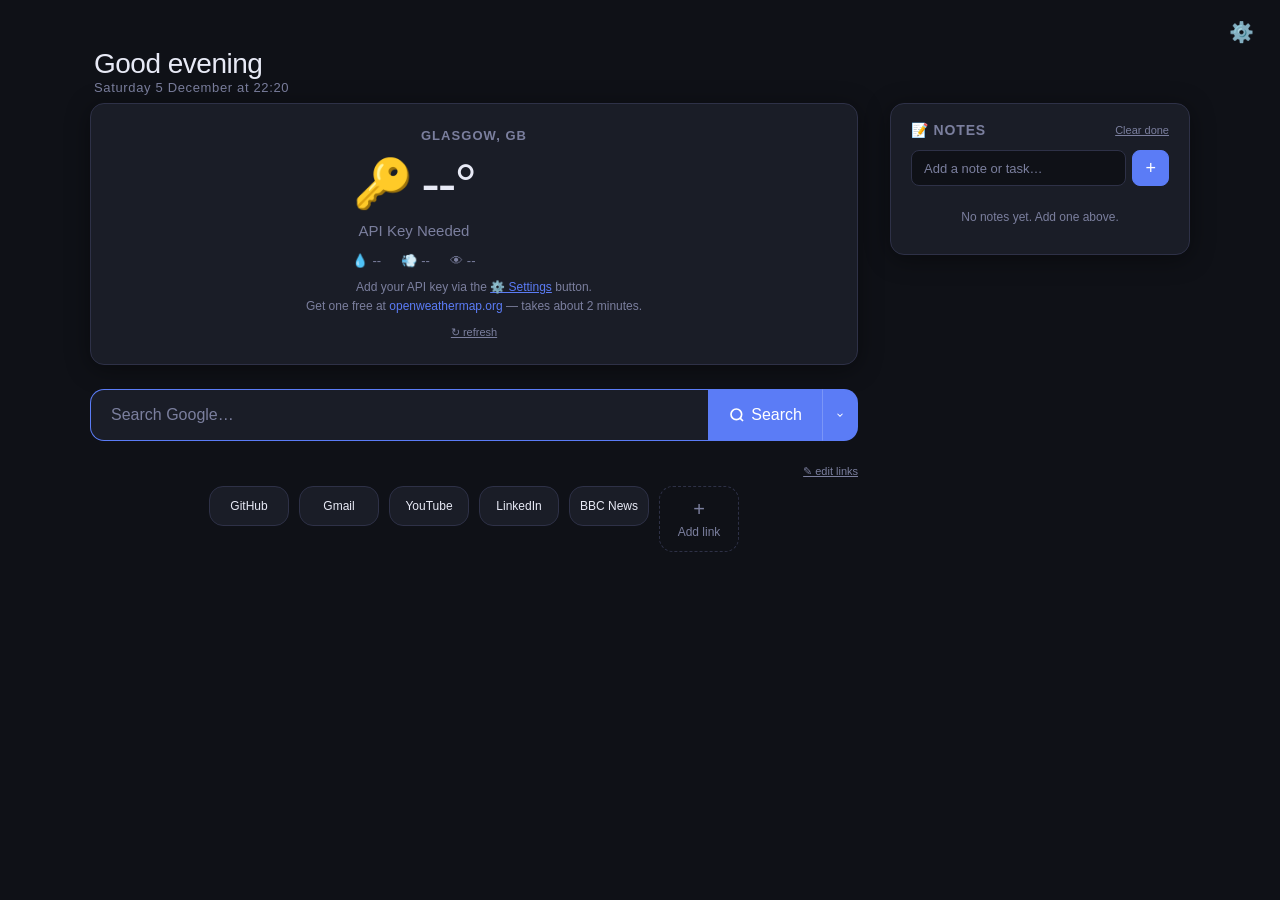
==== index.html @ 348ceda2 "Fix wallpaper theme URL encoding and add onerror fallback - Remove encodeURIComponent from keyword l" ====
<!DOCTYPE html>
<html lang="en">
<head>
  <meta charset="UTF-8" />
  <meta name="viewport" content="width=device-width, initial-scale=1.0" />
  <title>Home</title>
  <style>
    :root {
      --bg: #0f1117;
      --surface: #1a1d27;
      --border: #2e3147;
      --text: #e8eaf6;
      --muted: #7b7f9e;
      --accent: #5b7cf6;
      --accent-hover: #7b96ff;
      --radius: 14px;
      --shadow: 0 4px 24px rgba(0,0,0,0.4);
    }

    * { box-sizing: border-box; margin: 0; padding: 0; }

    body {
      background: var(--bg);
      color: var(--text);
      font-family: -apple-system, BlinkMacSystemFont, 'Segoe UI', sans-serif;
      min-height: 100vh;
      display: flex;
      flex-direction: column;
      align-items: center;
      justify-content: flex-start;
      padding: 48px 24px 24px;
    }

    /* ── Two-column page layout ── */
    #clock {
      font-size: 13px;
      color: var(--muted);
      letter-spacing: 0.05em;
      width: 100%;
      max-width: 1100px;
      text-align: left;
      padding-left: 4px;
      margin-bottom: 8px;
    }

    #greeting {
      font-size: 28px;
      font-weight: 300;
      color: var(--text);
      width: 100%;
      max-width: 1100px;
      text-align: left;
      padding-left: 4px;
      letter-spacing: -0.5px;
    }

    #page-layout {
      display: flex;
      gap: 32px;
      align-items: flex-start;
      width: 100%;
      max-width: 1100px;
    }

    #col-main {
      flex: 1;
      display: flex;
      flex-direction: column;
      align-items: stretch;
      gap: 24px;
      min-width: 0;
    }

    #col-side {
      width: 300px;
      flex-shrink: 0;
    }

    @media (max-width: 800px) {
      #page-layout { flex-direction: column; align-items: stretch; }
      #col-side { width: 100%; }
      #clock { text-align: center; }
    }

    /* ── Weather Card ── */
    #weather-card {
      background: var(--surface);
      border: 1px solid var(--border);
      border-radius: var(--radius);
      box-shadow: var(--shadow);
      padding: 24px 32px;
      width: 100%;
      text-align: center;
      transition: opacity 0.3s;
    }

    #weather-card.loading { opacity: 0.5; }

    #weather-location {
      font-size: 13px;
      font-weight: 600;
      letter-spacing: 0.08em;
      text-transform: uppercase;
      color: var(--muted);
      margin-bottom: 8px;
    }

    #weather-main {
      display: flex;
      align-items: center;
      justify-content: center;
      gap: 8px;
    }

    #weather-icon { font-size: 48px; line-height: 1; }

    #weather-temp {
      font-size: 56px;
      font-weight: 300;
      letter-spacing: -2px;
    }

    #weather-desc {
      font-size: 15px;
      color: var(--muted);
      margin-top: 6px;
      text-transform: capitalize;
    }

    #weather-details {
      display: flex;
      justify-content: center;
      gap: 20px;
      margin-top: 14px;
      font-size: 13px;
      color: var(--muted);
    }

    #weather-details span { display: flex; align-items: center; gap: 4px; }

    #weather-error {
      font-size: 13px;
      color: #ef5350;
      margin-top: 8px;
    }

    #api-key-hint {
      font-size: 12px;
      color: var(--muted);
      margin-top: 10px;
      line-height: 1.6;
    }

    #api-key-hint a { color: var(--accent); text-decoration: none; }
    #api-key-hint a:hover { text-decoration: underline; }

    /* ── Weather Forecast Strip ── */
    #weather-body {
      display: flex;
      align-items: center;
      gap: 0;
    }

    #weather-current {
      flex: 1;
      text-align: center;
    }

    #weather-forecast {
      display: flex;
      flex-direction: column;
      justify-content: center;
      gap: 8px;
      padding-left: 20px;
      margin-left: 20px;
      border-left: 1px solid var(--border);
      min-width: 100px;
    }

    .forecast-day {
      display: flex;
      align-items: center;
      gap: 8px;
    }

    .forecast-day-name {
      font-size: 11px;
      font-weight: 600;
      letter-spacing: 0.06em;
      text-transform: uppercase;
      color: var(--muted);
      width: 28px;
    }

    .forecast-icon { font-size: 20px; line-height: 1; }

    .forecast-temps {
      font-size: 13px;
      display: flex;
      gap: 5px;
      margin-left: auto;
    }

    .forecast-high { font-weight: 600; }
    .forecast-low  { color: var(--muted); }

    /* ── Search Box ── */
    #search-form {
      width: 100%;
      display: flex;
      gap: 0;
    }

    #search-input {
      flex: 1;
      padding: 16px 20px;
      font-size: 16px;
      background: var(--surface);
      border: 1px solid var(--border);
      border-right: none;
      border-radius: var(--radius) 0 0 var(--radius);
      color: var(--text);
      outline: none;
      transition: border-color 0.2s;
    }

    #search-input::placeholder { color: var(--muted); }

    #search-input:focus {
      border-color: var(--accent);
    }

    .engine-selector {
      position: relative;
      flex-shrink: 0;
      display: flex;
    }

    #search-btn {
      padding: 16px 20px;
      background: var(--accent);
      border: 1px solid var(--accent);
      border-right: none;
      border-radius: 0;
      color: #fff;
      font-size: 16px;
      cursor: pointer;
      transition: background 0.2s;
      display: flex;
      align-items: center;
      gap: 6px;
    }

    #search-btn:hover { background: var(--accent-hover); border-color: var(--accent-hover); }

    #engine-btn {
      padding: 16px 12px;
      background: var(--accent);
      border: 1px solid var(--accent);
      border-left: 1px solid rgba(255,255,255,0.2);
      border-radius: 0 var(--radius) var(--radius) 0;
      color: #fff;
      font-size: 13px;
      cursor: pointer;
      display: flex;
      align-items: center;
      transition: background 0.2s;
    }

    #engine-btn:hover { background: var(--accent-hover); }

    .engine-dropdown {
      position: absolute;
      top: calc(100% + 4px);
      right: 0;
      background: var(--surface);
      border: 1px solid var(--border);
      border-radius: var(--radius);
      overflow: hidden;
      z-index: 100;
      min-width: 150px;
      box-shadow: 0 4px 16px rgba(0,0,0,0.4);
    }

    .engine-dropdown button {
      display: block;
      width: 100%;
      padding: 10px 16px;
      background: none;
      border: none;
      color: var(--text);
      font-size: 14px;
      text-align: left;
      cursor: pointer;
    }

    .engine-dropdown button:hover { background: var(--border); }
    .engine-dropdown button.active { color: var(--accent); }
    .engine-dropdown.hidden { display: none; }

    /* ── Refresh button ── */
    #refresh-btn {
      background: none;
      border: none;
      color: var(--muted);
      font-size: 11px;
      cursor: pointer;
      margin-top: 10px;
      text-decoration: underline;
    }
    #refresh-btn:hover { color: var(--text); }

    /* ── Quick Links ── */
    #links-section {
      width: 100%;
    }

    #links-grid {
      display: flex;
      flex-wrap: wrap;
      gap: 10px;
      justify-content: center;
    }

    .link-item {
      position: relative;
    }

    .link-item a {
      display: flex;
      flex-direction: column;
      align-items: center;
      gap: 6px;
      padding: 12px 16px;
      background: var(--surface);
      border: 1px solid var(--border);
      border-radius: var(--radius);
      text-decoration: none;
      color: var(--text);
      font-size: 12px;
      width: 80px;
      transition: border-color 0.2s, background 0.2s;
      overflow: hidden;
    }

    .link-item a:hover {
      border-color: var(--accent);
      background: #21253a;
    }

    .link-item a img {
      width: 24px;
      height: 24px;
      border-radius: 4px;
    }

    .link-item a span {
      white-space: nowrap;
      overflow: hidden;
      text-overflow: ellipsis;
      max-width: 70px;
      text-align: center;
    }

    /* remove button — only visible in edit mode */
    .link-remove {
      display: none;
      position: absolute;
      top: -6px;
      right: -6px;
      width: 18px;
      height: 18px;
      background: #ef5350;
      border: none;
      border-radius: 50%;
      color: #fff;
      font-size: 11px;
      line-height: 1;
      cursor: pointer;
      align-items: center;
      justify-content: center;
      padding: 0;
      z-index: 10;
    }

    body.edit-mode .link-remove { display: flex; }
    body.edit-mode .link-item a { border-color: #ef535044; animation: wobble 0.4s infinite alternate; }

    @keyframes wobble {
      from { transform: rotate(-0.8deg); }
      to   { transform: rotate(0.8deg); }
    }

    .link-item[draggable="true"] { cursor: grab; }
    .link-item[draggable="true"]:active { cursor: grabbing; }
    .link-item.dragging { opacity: 0.35; }
    .link-item.drag-over > a { border-color: var(--accent); box-shadow: 0 0 0 2px var(--accent); }

    /* add button */
    #add-link-btn {
      display: flex;
      flex-direction: column;
      align-items: center;
      gap: 6px;
      padding: 12px 16px;
      background: transparent;
      border: 1px dashed var(--border);
      border-radius: var(--radius);
      color: var(--muted);
      font-size: 12px;
      width: 80px;
      cursor: pointer;
      transition: border-color 0.2s, color 0.2s;
    }
    #add-link-btn:hover { border-color: var(--accent); color: var(--accent); }
    #add-link-btn .plus { font-size: 20px; line-height: 1; }

    /* links toolbar */
    #links-toolbar {
      display: flex;
      justify-content: flex-end;
      margin-bottom: 8px;
    }

    #edit-links-btn {
      background: none;
      border: none;
      font-size: 11px;
      color: var(--muted);
      cursor: pointer;
      text-decoration: underline;
    }
    #edit-links-btn:hover { color: var(--text); }

    /* ── Add Link Modal ── */
    #modal-overlay {
      display: none;
      position: fixed;
      inset: 0;
      background: rgba(0,0,0,0.6);
      z-index: 100;
      align-items: center;
      justify-content: center;
    }
    #modal-overlay.open { display: flex; }

    #modal {
      background: var(--surface);
      border: 1px solid var(--border);
      border-radius: var(--radius);
      box-shadow: var(--shadow);
      padding: 28px 32px;
      width: 340px;
      display: flex;
      flex-direction: column;
      gap: 14px;
    }

    #modal h3 { font-size: 15px; font-weight: 600; }

    .modal-field {
      display: flex;
      flex-direction: column;
      gap: 4px;
    }

    .modal-field label { font-size: 12px; color: var(--muted); }

    .modal-field input {
      padding: 10px 12px;
      background: var(--bg);
      border: 1px solid var(--border);
      border-radius: 8px;
      color: var(--text);
      font-size: 14px;
      outline: none;
      transition: border-color 0.2s;
    }
    .modal-field input:focus { border-color: var(--accent); }

    #modal-actions {
      display: flex;
      gap: 8px;
      justify-content: flex-end;
      margin-top: 4px;
    }

    .btn-cancel {
      padding: 8px 16px;
      background: none;
      border: 1px solid var(--border);
      border-radius: 8px;
      color: var(--muted);
      cursor: pointer;
      font-size: 13px;
    }
    .btn-cancel:hover { border-color: var(--text); color: var(--text); }

    .btn-save {
      padding: 8px 16px;
      background: var(--accent);
      border: 1px solid var(--accent);
      border-radius: 8px;
      color: #fff;
      cursor: pointer;
      font-size: 13px;
    }
    .btn-save:hover { background: var(--accent-hover); }

    /* ── Sticky Notes / Todo ── */
    #notes-card {
      background: var(--surface);
      border: 1px solid var(--border);
      border-radius: var(--radius);
      box-shadow: var(--shadow);
      padding: 18px 20px;
      display: flex;
      flex-direction: column;
      gap: 12px;
    }

    #notes-header {
      display: flex;
      align-items: center;
      justify-content: space-between;
    }

    #notes-header h2 {
      font-size: 14px;
      font-weight: 600;
      color: var(--muted);
      letter-spacing: 0.06em;
      text-transform: uppercase;
    }

    #notes-clear-done {
      background: none;
      border: none;
      font-size: 11px;
      color: var(--muted);
      cursor: pointer;
      text-decoration: underline;
    }
    #notes-clear-done:hover { color: #ef5350; }

    #notes-add-row {
      display: flex;
      gap: 6px;
    }

    #notes-input {
      flex: 1;
      padding: 8px 12px;
      background: var(--bg);
      border: 1px solid var(--border);
      border-radius: 8px;
      color: var(--text);
      font-size: 13px;
      outline: none;
      transition: border-color 0.2s;
    }
    #notes-input::placeholder { color: var(--muted); }
    #notes-input:focus { border-color: var(--accent); }

    #notes-add-btn {
      padding: 8px 12px;
      background: var(--accent);
      border: 1px solid var(--accent);
      border-radius: 8px;
      color: #fff;
      font-size: 18px;
      line-height: 1;
      cursor: pointer;
      transition: background 0.2s;
    }
    #notes-add-btn:hover { background: var(--accent-hover); }

    #notes-list {
      display: flex;
      flex-direction: column;
      gap: 6px;
      max-height: 420px;
      overflow-y: auto;
    }

    #notes-list::-webkit-scrollbar { width: 4px; }
    #notes-list::-webkit-scrollbar-track { background: transparent; }
    #notes-list::-webkit-scrollbar-thumb { background: var(--border); border-radius: 2px; }

    .note-item {
      display: flex;
      align-items: flex-start;
      gap: 8px;
      padding: 8px 10px;
      background: var(--bg);
      border: 1px solid var(--border);
      border-radius: 8px;
      transition: opacity 0.2s;
    }

    .note-item.done { opacity: 0.45; }

    .note-check {
      appearance: none;
      -webkit-appearance: none;
      width: 16px;
      height: 16px;
      border: 2px solid var(--border);
      border-radius: 50%;
      cursor: pointer;
      flex-shrink: 0;
      margin-top: 1px;
      transition: background 0.15s, border-color 0.15s;
      position: relative;
    }
    .note-check:checked {
      background: var(--accent);
      border-color: var(--accent);
    }
    .note-check:checked::after {
      content: "✓";
      position: absolute;
      color: #fff;
      font-size: 10px;
      top: -1px;
      left: 1px;
    }

    .note-text {
      flex: 1;
      font-size: 13px;
      line-height: 1.5;
      word-break: break-word;
    }
    .note-item.done .note-text { text-decoration: line-through; color: var(--muted); }

    .note-delete {
      background: none;
      border: none;
      color: var(--muted);
      font-size: 14px;
      cursor: pointer;
      padding: 0 2px;
      flex-shrink: 0;
      opacity: 0;
      transition: opacity 0.15s, color 0.15s;
    }
    .note-item:hover .note-delete { opacity: 1; }
    .note-delete:hover { color: #ef5350; }

    #notes-empty {
      font-size: 12px;
      color: var(--muted);
      text-align: center;
      padding: 12px 0;
    }

    /* ── Settings Button ── */
    #settings-btn {
      position: fixed;
      top: 16px;
      right: 20px;
      background: none;
      border: none;
      color: var(--muted);
      font-size: 20px;
      cursor: pointer;
      padding: 6px;
      border-radius: 8px;
      transition: color 0.2s, background 0.2s;
      z-index: 50;
      line-height: 1;
    }
    #settings-btn:hover { color: var(--text); background: var(--surface); }

    /* ── Settings Modal ── */
    #settings-overlay {
      display: none;
      position: fixed;
      inset: 0;
      background: rgba(0,0,0,0.6);
      z-index: 200;
      align-items: center;
      justify-content: center;
    }
    #settings-overlay.open { display: flex; }

    #settings-modal {
      background: var(--surface);
      border: 1px solid var(--border);
      border-radius: var(--radius);
      box-shadow: var(--shadow);
      padding: 28px 32px;
      width: 380px;
      display: flex;
      flex-direction: column;
      gap: 16px;
    }

    #settings-modal h3 {
      font-size: 15px;
      font-weight: 600;
      display: flex;
      align-items: center;
      gap: 8px;
    }

    .settings-section {
      display: flex;
      flex-direction: column;
      gap: 10px;
    }

    .settings-section-title {
      font-size: 11px;
      font-weight: 600;
      letter-spacing: 0.08em;
      text-transform: uppercase;
      color: var(--muted);
      padding-bottom: 4px;
      border-bottom: 1px solid var(--border);
    }

    .settings-field {
      display: flex;
      flex-direction: column;
      gap: 4px;
    }

    .settings-field label { font-size: 12px; color: var(--muted); }

    .settings-field input {
      padding: 10px 12px;
      background: var(--bg);
      border: 1px solid var(--border);
      border-radius: 8px;
      color: var(--text);
      font-size: 14px;
      outline: none;
      transition: border-color 0.2s;
    }
    .settings-field input:focus { border-color: var(--accent); }

    .settings-field input[type="password"] { letter-spacing: 0.1em; }

    .settings-row {
      display: flex;
      gap: 10px;
      min-width: 0;
    }
    .settings-row .settings-field { flex: 1; min-width: 0; }
    .settings-row .settings-field--narrow { flex: 0 0 80px; }

    #settings-actions {
      display: flex;
      gap: 8px;
      justify-content: flex-end;
      margin-top: 4px;
    }

    .settings-data-actions {
      display: flex;
      gap: 8px;
      flex-wrap: wrap;
    }

    .btn-data {
      flex: 1;
      padding: 8px 10px;
      font-size: 12px;
      border-radius: 8px;
      border: 1px solid var(--border);
      background: var(--bg);
      color: var(--text);
      cursor: pointer;
      transition: background 0.15s, border-color 0.15s;
      white-space: nowrap;
    }
    .btn-data:hover { background: var(--surface); border-color: var(--accent); }

    .btn-data-danger {
      border-color: #ef5350;
      color: #ef5350;
    }
    .btn-data-danger:hover { background: rgba(239,83,80,0.08); border-color: #ef5350; }

    /* ── Wallpaper ── */
    #wallpaper {
      position: fixed;
      inset: 0;
      z-index: -2;
      background-size: cover;
      background-position: center;
      opacity: 0;
      transition: opacity 0.8s ease;
    }
    #wallpaper.loaded { opacity: 1; }

    #wallpaper-overlay {
      position: fixed;
      inset: 0;
      z-index: -1;
      background: rgba(0,0,0,0.52);
      display: none;
    }

    body.has-wallpaper { background: transparent; }

    #wallpaper-btn {
      display: none;
      position: fixed;
      top: 16px;
      right: 62px;
      background: none;
      border: none;
      color: var(--muted);
      font-size: 18px;
      cursor: pointer;
      padding: 6px;
      border-radius: 8px;
      transition: color 0.2s, background 0.2s;
      z-index: 50;
      line-height: 1;
    }
    #wallpaper-btn:hover { color: var(--text); background: var(--surface); }

    /* settings toggle row */
    .settings-toggle-row {
      display: flex;
      align-items: center;
      justify-content: space-between;
      font-size: 13px;
    }
    .settings-toggle-row input[type="checkbox"] {
      width: 16px; height: 16px; accent-color: var(--accent); cursor: pointer;
    }

    .settings-field select {
      padding: 10px 12px;
      background: var(--bg);
      border: 1px solid var(--border);
      border-radius: 8px;
      color: var(--text);
      font-size: 14px;
      outline: none;
      cursor: pointer;
      transition: border-color 0.2s;
      width: 100%;
    }
    .settings-field select:focus { border-color: var(--accent); }

    #wallpaper-theme-row {
      overflow: hidden;
      max-height: 0;
      opacity: 0;
      transition: max-height 0.25s ease, opacity 0.25s ease;
    }
    #wallpaper-theme-row.visible {
      max-height: 80px;
      opacity: 1;
    }
  </style>
</head>
<body>

  <div id="wallpaper"></div>
  <div id="wallpaper-overlay"></div>

  <button id="wallpaper-btn" onclick="refreshWallpaper()" title="New wallpaper">🖼</button>
  <button id="settings-btn" onclick="openSettings()" title="Settings">⚙️</button>

  <div id="greeting"></div>
  <div id="clock"></div>

  <div id="page-layout">
    <!-- Left: main content -->
    <div id="col-main">

      <!-- Weather Card -->
      <div id="weather-card" class="loading">
        <div id="weather-location">Glasgow, GB</div>
        <div id="weather-body">
          <div id="weather-current">
            <div id="weather-main">
              <div id="weather-icon">⏳</div>
              <div id="weather-temp">--°</div>
            </div>
            <div id="weather-desc">Loading weather…</div>
            <div id="weather-details">
              <span>💧 <span id="weather-humidity">--</span></span>
              <span>💨 <span id="weather-wind">--</span></span>
              <span>👁 <span id="weather-feels">--</span></span>
            </div>
          </div>
          <div id="weather-forecast"></div>
        </div>
        <div id="weather-error"></div>
        <div id="api-key-hint" style="display:none">
          Add your API key via the <button onclick="openSettings()" style="background:none;border:none;color:var(--accent);cursor:pointer;padding:0;font-size:inherit;text-decoration:underline">⚙️ Settings</button> button.<br>
          Get one free at <a href="https://home.openweathermap.org/users/sign_up" target="_blank">openweathermap.org</a>
          — takes about 2 minutes.
        </div>
        <button id="refresh-btn" onclick="fetchWeather()">↻ refresh</button>
      </div>

      <!-- Search -->
      <form id="search-form" action="https://www.google.com/search" method="GET" target="_self">
        <input id="search-input" type="text" name="q" placeholder="Search Google…" autofocus autocomplete="off" />
        <div class="engine-selector">
          <button id="search-btn" type="submit">
            <svg width="16" height="16" viewBox="0 0 24 24" fill="none" stroke="currentColor" stroke-width="2.5">
              <circle cx="11" cy="11" r="8"/><line x1="21" y1="21" x2="16.65" y2="16.65"/>
            </svg>
            Search
          </button>
          <button type="button" id="engine-btn">
            <svg width="10" height="10" viewBox="0 0 24 24" fill="none" stroke="currentColor" stroke-width="2.5"><polyline points="6 9 12 15 18 9"/></svg>
          </button>
          <div id="engine-dropdown" class="engine-dropdown hidden">
            <button type="button" id="opt-google" onclick="setEngine('google')">Google</button>
            <button type="button" id="opt-duckduckgo" onclick="setEngine('duckduckgo')">DuckDuckGo</button>
          </div>
        </div>
      </form>

      <!-- Quick Links -->
      <div id="links-section">
        <div id="links-toolbar">
          <button id="edit-links-btn" onclick="toggleEditMode()">✎ edit links</button>
        </div>
        <div id="links-grid">
          <!-- rendered by JS -->
        </div>
      </div>

    </div><!-- /col-main -->

    <!-- Right: sticky notes -->
    <div id="col-side">
      <div id="notes-card">
        <div id="notes-header">
          <h2>📝 Notes</h2>
          <button id="notes-clear-done" onclick="clearDoneNotes()" title="Remove completed items">Clear done</button>
        </div>
        <div id="notes-add-row">
          <input id="notes-input" type="text" placeholder="Add a note or task…" maxlength="200" />
          <button id="notes-add-btn" onclick="addNote()" title="Add">+</button>
        </div>
        <div id="notes-list">
          <!-- rendered by JS -->
        </div>
      </div>
    </div><!-- /col-side -->

  </div><!-- /page-layout -->

  <!-- Settings Modal -->
  <div id="settings-overlay">
    <div id="settings-modal">
      <h3>⚙️ Settings</h3>

      <div class="settings-section">
        <div class="settings-section-title">General</div>
        <div class="settings-field">
          <label for="settings-name">Your name (used in greeting)</label>
          <input id="settings-name" type="text" placeholder="e.g. Iain" maxlength="40" />
        </div>
        <div class="settings-toggle-row">
          <label for="settings-wallpaper">Background wallpaper</label>
          <input id="settings-wallpaper" type="checkbox" onchange="document.getElementById('wallpaper-theme-row').classList.toggle('visible', this.checked)" />
        </div>
        <div id="wallpaper-theme-row">
          <div class="settings-field">
            <label for="settings-wallpaper-theme">Image theme</label>
            <select id="settings-wallpaper-theme">
              <option value="random">🎲 Random (Picsum)</option>
              <option value="space">🚀 Space &amp; Galaxy</option>
              <option value="nature">🌿 Nature &amp; Forest</option>
              <option value="mountains">⛰️ Mountains</option>
              <option value="ocean">🌊 Ocean &amp; Beach</option>
              <option value="city">🏙️ City &amp; Architecture</option>
              <option value="abstract">🔷 Abstract &amp; Minimal</option>
            </select>
          </div>
        </div>
      </div>

      <div class="settings-section">
        <div class="settings-section-title">Weather</div>
        <div class="settings-field">
          <label for="settings-apikey">OpenWeatherMap API key</label>
          <input id="settings-apikey" type="password" placeholder="Paste your API key here" />
        </div>
        <div class="settings-row">
          <div class="settings-field">
            <label for="settings-city">City</label>
            <input id="settings-city" type="text" placeholder="e.g. Glasgow" maxlength="60" />
          </div>
          <div class="settings-field settings-field--narrow">
            <label for="settings-country">Country</label>
            <input id="settings-country" type="text" placeholder="e.g. GB" maxlength="4" />
          </div>
        </div>
      </div>

      <div class="settings-section">
        <div class="settings-section-title">Data</div>
        <div class="settings-data-actions">
          <button class="btn-data" onclick="exportConfig()">⬇ Export</button>
          <button class="btn-data" onclick="document.getElementById('import-file').click()">⬆ Import</button>
          <button class="btn-data btn-data-danger" onclick="clearConfig()">🗑 Clear all</button>
        </div>
        <input id="import-file" type="file" accept=".json" style="display:none" onchange="importConfig(event)" />
      </div>

      <div id="settings-actions">
        <button class="btn-cancel" onclick="closeSettings()">Cancel</button>
        <button class="btn-save" onclick="saveSettings()">Save</button>
      </div>
    </div>
  </div>

  <!-- Add Link Modal -->
  <div id="modal-overlay">
    <div id="modal">
      <h3>Add quick link</h3>
      <div class="modal-field">
        <label for="modal-url">URL</label>
        <input id="modal-url" type="url" placeholder="https://example.com" />
      </div>
      <div class="modal-field">
        <label for="modal-name">Label</label>
        <input id="modal-name" type="text" placeholder="Example" maxlength="14" />
      </div>
      <div id="modal-actions">
        <button class="btn-cancel" onclick="closeModal()">Cancel</button>
        <button class="btn-save" onclick="saveLink()">Add</button>
      </div>
    </div>
  </div>

  <script>
    // ══════════════════════════════════════════════
    //  SETTINGS  (stored in localStorage)
    // ══════════════════════════════════════════════
    const SETTINGS_KEY = "dashboard_settings_v1";

    function loadSettings() {
      try {
        const raw = localStorage.getItem(SETTINGS_KEY);
        return raw ? JSON.parse(raw) : {};
      } catch { return {}; }
    }

    function getSettingValue(key, fallback) {
      return loadSettings()[key] || fallback;
    }

    function openSettings() {
      const s = loadSettings();
      document.getElementById("settings-name").value          = s.name           || "";
      document.getElementById("settings-apikey").value        = s.apiKey         || "";
      document.getElementById("settings-city").value          = s.city           || "";
      document.getElementById("settings-country").value       = s.country        || "";
      document.getElementById("settings-wallpaper").checked   = !!s.wallpaper;
      document.getElementById("settings-wallpaper-theme").value = s.wallpaperTheme || "random";
      document.getElementById("wallpaper-theme-row").classList.toggle("visible", !!s.wallpaper);
      document.getElementById("settings-overlay").classList.add("open");
      setTimeout(() => document.getElementById("settings-name").focus(), 50);
    }

    function closeSettings() {
      document.getElementById("settings-overlay").classList.remove("open");
    }

    function saveSettings() {
      const prevSettings   = loadSettings();
      const wallpaperWasOff = !prevSettings.wallpaper;
      const themeChanged    = prevSettings.wallpaperTheme !== document.getElementById("settings-wallpaper-theme").value;
      const s = {
        name:           document.getElementById("settings-name").value.trim(),
        apiKey:         document.getElementById("settings-apikey").value.trim(),
        city:           document.getElementById("settings-city").value.trim(),
        country:        document.getElementById("settings-country").value.trim().toUpperCase(),
        wallpaper:      document.getElementById("settings-wallpaper").checked,
        wallpaperTheme: document.getElementById("settings-wallpaper-theme").value,
      };
      localStorage.setItem(SETTINGS_KEY, JSON.stringify(s));
      closeSettings();
      updateClock();
      fetchWeather();
      if (s.wallpaper && (wallpaperWasOff || themeChanged)) {
        refreshWallpaper();
      } else if (!s.wallpaper) {
        disableWallpaper();
      }
    }

    document.getElementById("settings-overlay").addEventListener("click", (e) => {
      if (e.target === document.getElementById("settings-overlay")) closeSettings();
    });

    const CONFIG_KEYS = ["dashboard_settings_v1", "quicklinks_v1", "stickynotes_v1", "searchEngine"];

    function exportConfig() {
      const data = {};
      CONFIG_KEYS.forEach(k => {
        const val = localStorage.getItem(k);
        if (val !== null) data[k] = val;
      });
      const blob = new Blob([JSON.stringify(data, null, 2)], { type: "application/json" });
      const a = document.createElement("a");
      a.href = URL.createObjectURL(blob);
      a.download = `dashboard-config-${new Date().toISOString().slice(0,10)}.json`;
      a.click();
      URL.revokeObjectURL(a.href);
    }

    function importConfig(e) {
      const file = e.target.files[0];
      if (!file) return;
      const reader = new FileReader();
      reader.onload = evt => {
        try {
          const data = JSON.parse(evt.target.result);
          CONFIG_KEYS.forEach(k => {
            if (k in data) localStorage.setItem(k, data[k]);
          });
          closeSettings();
          location.reload();
        } catch {
          alert("Invalid config file — please choose a valid dashboard export.");
        }
      };
      reader.readAsText(file);
      e.target.value = ""; // allow re-importing same file
    }

    function clearConfig() {
      if (!confirm("Clear all settings, links and notes? This cannot be undone.")) return;
      CONFIG_KEYS.forEach(k => localStorage.removeItem(k));
      closeSettings();
      location.reload();
    }
    // ══════════════════════════════════════════════

    // ── Wallpaper ──
    const WALLPAPER_THEMES = {
      random:   null, // uses Picsum
      space:    "space,galaxy,cosmos,nebula",
      nature:   "nature,forest,landscape,trees",
      mountains:"mountain,alpine,peaks,highland",
      ocean:    "ocean,sea,beach,waves",
      city:     "city,architecture,urban,skyline",
      abstract: "abstract,geometric,minimal,pattern",
    };

    function getWallpaperUrl() {
      const theme = getSettingValue("wallpaperTheme", "random");
      const ts    = Date.now();
      const keywords = WALLPAPER_THEMES[theme];
      if (!keywords) return `https://picsum.photos/1920/1080?t=${ts}`;
      // keywords contain commas — don't encode them, Unsplash Source needs plain CSV
      return `https://source.unsplash.com/1920x1080/?${keywords}&sig=${ts}`;
    }

    function applyWallpaperImage(src) {
      const el = document.getElementById("wallpaper");
      el.classList.remove("loaded");
      const img = new Image();
      img.onload = () => {
        el.style.backgroundImage = `url(${img.src})`;
        el.classList.add("loaded");
      };
      img.onerror = () => {
        // Themed source failed — fall back to random Picsum
        const fallback = new Image();
        fallback.onload = () => {
          el.style.backgroundImage = `url(${fallback.src})`;
          el.classList.add("loaded");
        };
        fallback.src = `https://picsum.photos/1920/1080?t=${Date.now()}`;
      };
      img.src = src;
    }

    function refreshWallpaper() {
      const overlay = document.getElementById("wallpaper-overlay");
      document.body.classList.add("has-wallpaper");
      overlay.style.display = "block";
      document.getElementById("wallpaper-btn").style.display = "block";
      applyWallpaperImage(getWallpaperUrl());
    }

    function disableWallpaper() {
      const el = document.getElementById("wallpaper");
      el.classList.remove("loaded");
      el.style.backgroundImage = "";
      document.getElementById("wallpaper-overlay").style.display = "none";
      document.getElementById("wallpaper-btn").style.display = "none";
      document.body.classList.remove("has-wallpaper");
    }

    function initWallpaper() {
      if (getSettingValue("wallpaper", false)) refreshWallpaper();
    }
    // ══════════════════════════════════════════════

    const WEATHER_ICONS = {
      "01d":"☀️","01n":"🌙","02d":"⛅","02n":"⛅","03d":"☁️","03n":"☁️",
      "04d":"☁️","04n":"☁️","09d":"🌧️","09n":"🌧️","10d":"🌦️","10n":"🌧️",
      "11d":"⛈️","11n":"⛈️","13d":"❄️","13n":"❄️","50d":"🌫️","50n":"🌫️"
    };

    async function fetchWeather() {
      const card = document.getElementById("weather-card");
      const errEl = document.getElementById("weather-error");
      const hintEl = document.getElementById("api-key-hint");
      errEl.textContent = "";
      hintEl.style.display = "none";
      card.classList.add("loading");

      const apiKey  = getSettingValue("apiKey",  "");
      const city    = getSettingValue("city",    "Glasgow");
      const country = getSettingValue("country", "GB");

      if (!apiKey) {
        card.classList.remove("loading");
        document.getElementById("weather-icon").textContent = "🔑";
        document.getElementById("weather-temp").textContent = "--°";
        document.getElementById("weather-desc").textContent = "API key needed";
        hintEl.style.display = "block";
        return;
      }

      try {
        const baseQ  = `q=${encodeURIComponent(city)},${country}&appid=${apiKey}&units=metric`;
        const [res, fRes] = await Promise.all([
          fetch(`https://api.openweathermap.org/data/2.5/weather?${baseQ}`),
          fetch(`https://api.openweathermap.org/data/2.5/forecast?${baseQ}&cnt=40`)
        ]);
        if (!res.ok) throw new Error(`API error ${res.status}`);
        const d = await res.json();

        const icon  = WEATHER_ICONS[d.weather[0].icon] || "🌡️";
        const temp  = Math.round(d.main.temp);
        const feels = Math.round(d.main.feels_like);
        const desc  = d.weather[0].description;
        const humid = d.main.humidity;
        const wind  = Math.round(d.wind.speed * 3.6); // m/s → km/h
        const loc   = `${d.name}, ${d.sys.country}`;

        document.getElementById("weather-location").textContent = loc;
        document.getElementById("weather-icon").textContent     = icon;
        document.getElementById("weather-temp").textContent     = `${temp}°`;
        document.getElementById("weather-desc").textContent     = desc;
        document.getElementById("weather-humidity").textContent = `${humid}% humidity`;
        document.getElementById("weather-wind").textContent     = `${wind} km/h wind`;
        document.getElementById("weather-feels").textContent    = `Feels ${feels}°`;

        // 3-day forecast
        if (fRes.ok) {
          const fd = await fRes.json();
          const todayStr = new Date().toISOString().slice(0, 10);
          const days = {};
          for (const item of fd.list) {
            const dateStr = item.dt_txt.slice(0, 10);
            if (dateStr === todayStr) continue; // skip today
            if (!days[dateStr]) days[dateStr] = { temps: [], icons: [] };
            days[dateStr].temps.push(item.main.temp);
            days[dateStr].icons.push(item.weather[0].icon);
          }
          const forecastEl = document.getElementById("weather-forecast");
          forecastEl.innerHTML = "";
          Object.entries(days).slice(0, 3).forEach(([dateStr, info]) => {
            const high = Math.round(Math.max(...info.temps));
            const low  = Math.round(Math.min(...info.temps));
            // pick the most common icon for the day
            const iconCode = info.icons.sort((a, b) =>
              info.icons.filter(x => x === b).length - info.icons.filter(x => x === a).length
            )[0];
            const dayEmoji = WEATHER_ICONS[iconCode] || "🌡️";
            const dayName  = new Date(dateStr + "T12:00:00").toLocaleDateString("en-GB", { weekday: "short" });
            forecastEl.insertAdjacentHTML("beforeend", `
              <div class="forecast-day">
                <span class="forecast-day-name">${dayName}</span>
                <span class="forecast-icon">${dayEmoji}</span>
                <span class="forecast-temps">
                  <span class="forecast-high">${high}°</span>
                  <span class="forecast-low">${low}°</span>
                </span>
              </div>`);
          });
        }

      } catch (e) {
        errEl.textContent = "Could not load weather. Check API key or connection.";
        document.getElementById("weather-icon").textContent = "⚠️";
        document.getElementById("weather-temp").textContent = "--°";
        document.getElementById("weather-desc").textContent = "";
      } finally {
        card.classList.remove("loading");
      }
    }

    // ── Clock ──
    function updateClock() {
      const now = new Date();
      const hour = now.getHours();
      const greeting = hour < 12 ? "Good morning" : hour < 18 ? "Good afternoon" : "Good evening";
      const name = getSettingValue("name", "");
      document.getElementById("greeting").textContent = name ? `${greeting}, ${name}` : greeting;
      document.getElementById("clock").textContent = now.toLocaleString("en-GB", {
        weekday:"long", day:"numeric", month:"long",
        hour:"2-digit", minute:"2-digit"
      });
    }

    // ── Init ──
    fetchWeather();
    updateClock();
    initWallpaper();
    setInterval(updateClock, 1000);
    setInterval(fetchWeather, 10 * 60 * 1000); // refresh weather every 10 min

    // ══════════════════════════════════════════════
    //  SEARCH ENGINE SELECTOR
    // ══════════════════════════════════════════════
    const ENGINES = {
      google:     { action: 'https://www.google.com/search', placeholder: 'Search Google…',     label: 'Google' },
      duckduckgo: { action: 'https://duckduckgo.com/',       placeholder: 'Search DuckDuckGo…', label: 'DuckDuckGo' }
    };

    function setEngine(name) {
      const engine = ENGINES[name];
      document.getElementById('search-form').action = engine.action;
      document.getElementById('search-input').placeholder = engine.placeholder;
      document.getElementById('engine-dropdown').classList.add('hidden');
      document.querySelectorAll('.engine-dropdown button').forEach(b => b.classList.remove('active'));
      const opt = document.getElementById('opt-' + name);
      if (opt) opt.classList.add('active');
      localStorage.setItem('searchEngine', name);
    }

    document.getElementById('engine-btn').addEventListener('click', () => {
      document.getElementById('engine-dropdown').classList.toggle('hidden');
    });

    document.addEventListener('click', (e) => {
      if (!e.target.closest('.engine-selector')) {
        document.getElementById('engine-dropdown').classList.add('hidden');
      }
    });

    setEngine(localStorage.getItem('searchEngine') || 'google');

    // Focus search on any keypress (unless already focused)
    document.addEventListener("keydown", (e) => {
      const inp = document.getElementById("search-input");
      const tag = document.activeElement.tagName;
      const isTyping = tag === "INPUT" || tag === "TEXTAREA";
      if (!isTyping && e.key.length === 1 && !e.ctrlKey && !e.metaKey) {
        inp.focus();
      }
    });

    // ══════════════════════════════════════════════
    //  QUICK LINKS
    // ══════════════════════════════════════════════
    const DEFAULT_LINKS = [
      { name: "GitHub",    url: "https://github.com" },
      { name: "Gmail",     url: "https://mail.google.com" },
      { name: "YouTube",   url: "https://youtube.com" },
      { name: "LinkedIn",  url: "https://linkedin.com" },
      { name: "BBC News",  url: "https://bbc.co.uk/news" },
    ];

    const STORAGE_KEY = "quicklinks_v1";

    let dragSrcIndex = null;

    function loadLinks() {
      try {
        const raw = localStorage.getItem(STORAGE_KEY);
        return raw ? JSON.parse(raw) : DEFAULT_LINKS;
      } catch { return DEFAULT_LINKS; }
    }

    function saveLinks(links) {
      localStorage.setItem(STORAGE_KEY, JSON.stringify(links));
    }

    function faviconUrl(url) {
      try {
        const domain = new URL(url).origin;
        return `https://www.google.com/s2/favicons?domain=${encodeURIComponent(domain)}&sz=32`;
      } catch { return ""; }
    }

    function renderLinks() {
      const links = loadLinks();
      const grid  = document.getElementById("links-grid");
      grid.innerHTML = "";

      links.forEach((link, i) => {
        const item = document.createElement("div");
        item.className = "link-item";

        const a = document.createElement("a");
        a.href = link.url;
        a.title = link.url;

        const img = document.createElement("img");
        img.src = faviconUrl(link.url);
        img.alt = "";
        img.onerror = () => { img.style.display = "none"; };

        const span = document.createElement("span");
        span.textContent = link.name;

        a.appendChild(img);
        a.appendChild(span);

        const removeBtn = document.createElement("button");
        removeBtn.className = "link-remove";
        removeBtn.title = "Remove";
        removeBtn.textContent = "×";
        removeBtn.onclick = (e) => { e.preventDefault(); removeLink(i); };

        item.appendChild(a);
        item.appendChild(removeBtn);

        // drag-to-reorder
        item.draggable = true;
        item.addEventListener("dragstart", (e) => {
          dragSrcIndex = i;
          e.dataTransfer.effectAllowed = "move";
          setTimeout(() => item.classList.add("dragging"), 0);
        });
        item.addEventListener("dragend", () => {
          item.classList.remove("dragging");
          grid.querySelectorAll(".link-item").forEach(el => el.classList.remove("drag-over"));
        });
        item.addEventListener("dragover", (e) => {
          e.preventDefault();
          e.dataTransfer.dropEffect = "move";
          grid.querySelectorAll(".link-item").forEach(el => el.classList.remove("drag-over"));
          item.classList.add("drag-over");
        });
        item.addEventListener("drop", (e) => {
          e.preventDefault();
          item.classList.remove("drag-over");
          if (dragSrcIndex === null || dragSrcIndex === i) return;
          const links = loadLinks();
          const [moved] = links.splice(dragSrcIndex, 1);
          links.splice(i, 0, moved);
          saveLinks(links);
          renderLinks();
        });

        grid.appendChild(item);
      });

      // add button
      const addBtn = document.createElement("button");
      addBtn.id = "add-link-btn";
      addBtn.onclick = openModal;
      addBtn.innerHTML = `<span class="plus">+</span><span>Add link</span>`;
      grid.appendChild(addBtn);
    }

    function removeLink(index) {
      const links = loadLinks();
      links.splice(index, 1);
      saveLinks(links);
      renderLinks();
    }

    function toggleEditMode() {
      const editing = document.body.classList.toggle("edit-mode");
      document.getElementById("edit-links-btn").textContent = editing ? "✓ done" : "✎ edit links";
    }

    // ── Modal ──
    function openModal() {
      document.getElementById("modal-url").value  = "";
      document.getElementById("modal-name").value = "";
      document.getElementById("modal-overlay").classList.add("open");
      setTimeout(() => document.getElementById("modal-url").focus(), 50);
    }

    function closeModal() {
      document.getElementById("modal-overlay").classList.remove("open");
    }

    function saveLink() {
      const url  = document.getElementById("modal-url").value.trim();
      const name = document.getElementById("modal-name").value.trim();
      if (!url || !name) return;

      const links = loadLinks();
      links.push({ name, url });
      saveLinks(links);
      renderLinks();
      closeModal();
    }

    // close modal on overlay click
    document.getElementById("modal-overlay").addEventListener("click", (e) => {
      if (e.target === document.getElementById("modal-overlay")) closeModal();
    });

    // save on Enter in modal inputs
    document.getElementById("modal-url").addEventListener("keydown",  (e) => { if (e.key === "Enter") document.getElementById("modal-name").focus(); });
    document.getElementById("modal-name").addEventListener("keydown", (e) => { if (e.key === "Enter") saveLink(); });

    renderLinks();

    // ══════════════════════════════════════════════
    //  STICKY NOTES / TODO
    // ══════════════════════════════════════════════
    const NOTES_KEY = "stickynotes_v1";

    function loadNotes() {
      try {
        const raw = localStorage.getItem(NOTES_KEY);
        return raw ? JSON.parse(raw) : [];
      } catch { return []; }
    }

    function saveNotes(notes) {
      localStorage.setItem(NOTES_KEY, JSON.stringify(notes));
    }

    function renderNotes() {
      const notes = loadNotes();
      const list  = document.getElementById("notes-list");
      list.innerHTML = "";

      if (notes.length === 0) {
        list.innerHTML = `<div id="notes-empty">No notes yet. Add one above.</div>`;
        return;
      }

      // show undone first, then done
      const sorted = [...notes.filter(n => !n.done), ...notes.filter(n => n.done)];

      sorted.forEach((note) => {
        const item = document.createElement("div");
        item.className = "note-item" + (note.done ? " done" : "");

        const check = document.createElement("input");
        check.type = "checkbox";
        check.className = "note-check";
        check.checked = note.done;
        check.onchange = () => toggleNote(note.id);

        const text = document.createElement("div");
        text.className = "note-text";
        text.textContent = note.text;

        const del = document.createElement("button");
        del.className = "note-delete";
        del.title = "Delete";
        del.textContent = "×";
        del.onclick = () => deleteNote(note.id);

        item.appendChild(check);
        item.appendChild(text);
        item.appendChild(del);
        list.appendChild(item);
      });
    }

    function addNote() {
      const input = document.getElementById("notes-input");
      const text  = input.value.trim();
      if (!text) return;

      const notes = loadNotes();
      notes.unshift({ id: Date.now(), text, done: false });
      saveNotes(notes);
      renderNotes();
      input.value = "";
      input.focus();
    }

    function toggleNote(id) {
      const notes = loadNotes();
      const note  = notes.find(n => n.id === id);
      if (note) note.done = !note.done;
      saveNotes(notes);
      renderNotes();
    }

    function deleteNote(id) {
      saveNotes(loadNotes().filter(n => n.id !== id));
      renderNotes();
    }

    function clearDoneNotes() {
      saveNotes(loadNotes().filter(n => !n.done));
      renderNotes();
    }

    document.getElementById("notes-input").addEventListener("keydown", (e) => {
      if (e.key === "Enter") { e.preventDefault(); addNote(); }
    });

    renderNotes();
  </script>
</body>
</html>
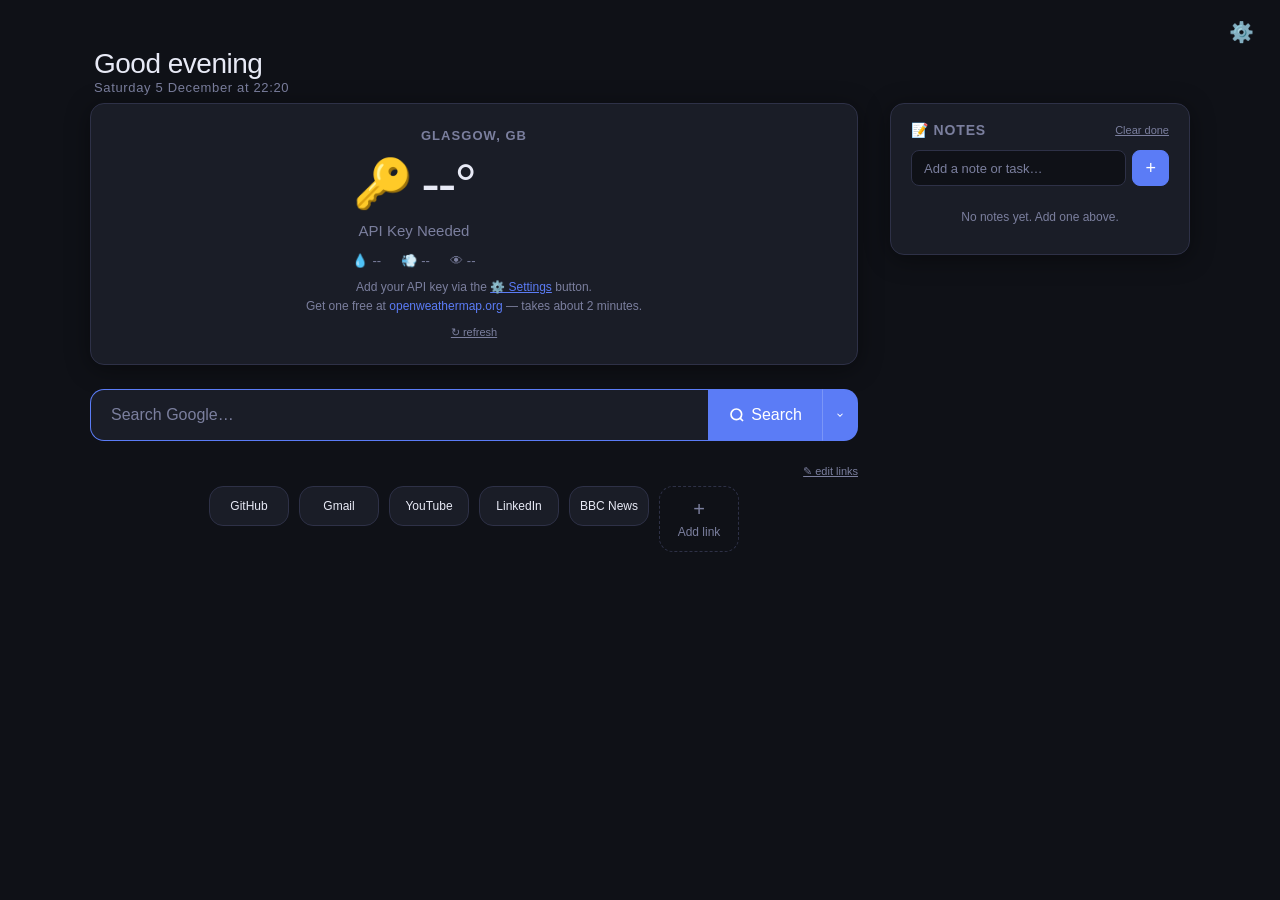
==== commit f2e310a6: "Add SVG favicon - house icon matching dashboard theme Dark rounded background with blue accent house" ====
--- a/index.html
+++ b/index.html
@@ -4,6 +4,7 @@
   <meta charset="UTF-8" />
   <meta name="viewport" content="width=device-width, initial-scale=1.0" />
   <title>Home</title>
+  <link rel="icon" type="image/svg+xml" href="favicon.svg" />
   <style>
     :root {
       --bg: #0f1117;
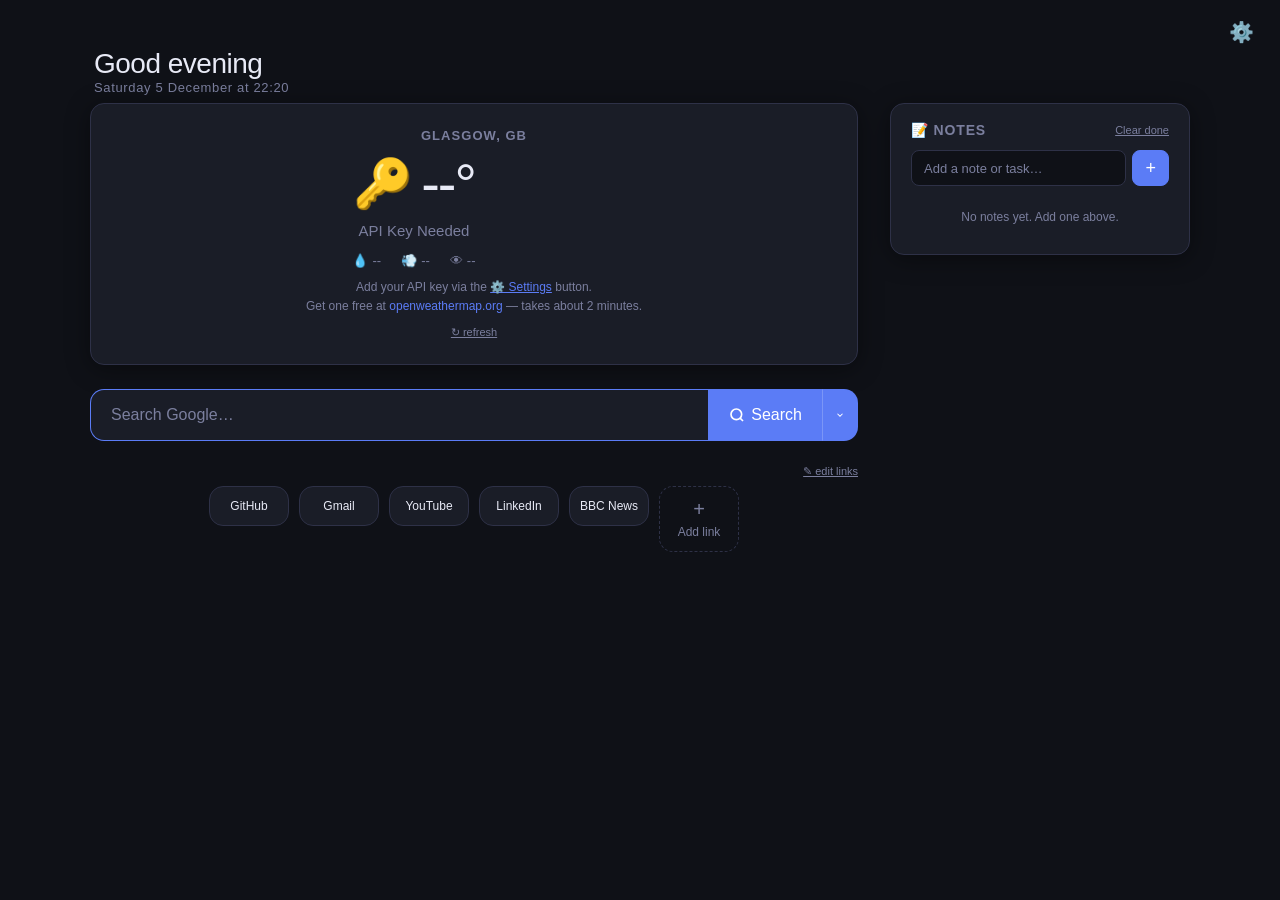
==== commit 652e87e2: "Add staggered splash animations on page load - Widgets fade in and slide up with staggered delays on" ====
--- a/index.html
+++ b/index.html
@@ -859,6 +859,17 @@
     #wallpaper-theme-row.visible {
       max-height: 80px;
       opacity: 1;
+    }
+
+    /* ── Splash animations ── */
+    @keyframes widget-in {
+      from { opacity: 0; transform: translateY(18px); }
+      to   { opacity: 1; transform: translateY(0);    }
+    }
+
+    .widget-animate {
+      opacity: 0;
+      animation: widget-in 0.55s cubic-bezier(0.22, 1, 0.36, 1) forwards;
     }
   </style>
 </head>
@@ -970,6 +981,10 @@
           <label for="settings-wallpaper">Background wallpaper</label>
           <input id="settings-wallpaper" type="checkbox" onchange="document.getElementById('wallpaper-theme-row').classList.toggle('visible', this.checked)" />
         </div>
+        <div class="settings-toggle-row">
+          <label for="settings-effects">✨ Page animations</label>
+          <input id="settings-effects" type="checkbox" />
+        </div>
         <div id="wallpaper-theme-row">
           <div class="settings-field">
             <label for="settings-wallpaper-theme">Image theme</label>
@@ -982,6 +997,10 @@
               <option value="city">🏙️ City &amp; Architecture</option>
               <option value="abstract">🔷 Abstract &amp; Minimal</option>
             </select>
+          </div>
+          <div class="settings-toggle-row" style="margin-top:6px">
+            <label for="settings-wallpaper-lock">🔒 Keep current image</label>
+            <input id="settings-wallpaper-lock" type="checkbox" />
           </div>
         </div>
       </div>
@@ -1054,17 +1073,20 @@
     }
 
     function getSettingValue(key, fallback) {
-      return loadSettings()[key] || fallback;
+      const s = loadSettings();
+      return key in s ? s[key] : fallback;
     }
 
     function openSettings() {
       const s = loadSettings();
-      document.getElementById("settings-name").value          = s.name           || "";
-      document.getElementById("settings-apikey").value        = s.apiKey         || "";
-      document.getElementById("settings-city").value          = s.city           || "";
-      document.getElementById("settings-country").value       = s.country        || "";
-      document.getElementById("settings-wallpaper").checked   = !!s.wallpaper;
-      document.getElementById("settings-wallpaper-theme").value = s.wallpaperTheme || "random";
+      document.getElementById("settings-name").value             = s.name           || "";
+      document.getElementById("settings-apikey").value           = s.apiKey         || "";
+      document.getElementById("settings-city").value             = s.city           || "";
+      document.getElementById("settings-country").value          = s.country        || "";
+      document.getElementById("settings-wallpaper").checked      = !!s.wallpaper;
+      document.getElementById("settings-wallpaper-theme").value  = s.wallpaperTheme || "random";
+      document.getElementById("settings-wallpaper-lock").checked = !!s.wallpaperLock;
+      document.getElementById("settings-effects").checked        = s.effects !== false; // default on
       document.getElementById("wallpaper-theme-row").classList.toggle("visible", !!s.wallpaper);
       document.getElementById("settings-overlay").classList.add("open");
       setTimeout(() => document.getElementById("settings-name").focus(), 50);
@@ -1075,9 +1097,10 @@
     }
 
     function saveSettings() {
-      const prevSettings   = loadSettings();
+      const prevSettings    = loadSettings();
       const wallpaperWasOff = !prevSettings.wallpaper;
       const themeChanged    = prevSettings.wallpaperTheme !== document.getElementById("settings-wallpaper-theme").value;
+      const lockingNow      = document.getElementById("settings-wallpaper-lock").checked;
       const s = {
         name:           document.getElementById("settings-name").value.trim(),
         apiKey:         document.getElementById("settings-apikey").value.trim(),
@@ -1085,12 +1108,17 @@
         country:        document.getElementById("settings-country").value.trim().toUpperCase(),
         wallpaper:      document.getElementById("settings-wallpaper").checked,
         wallpaperTheme: document.getElementById("settings-wallpaper-theme").value,
+        wallpaperLock:  lockingNow,
+        wallpaperSeed:  prevSettings.wallpaperSeed || null,
+        effects:        document.getElementById("settings-effects").checked,
       };
       localStorage.setItem(SETTINGS_KEY, JSON.stringify(s));
       closeSettings();
       updateClock();
       fetchWeather();
-      if (s.wallpaper && (wallpaperWasOff || themeChanged)) {
+      // refresh image if: wallpaper just turned on, theme changed, OR lock just turned OFF
+      const lockJustRemoved = prevSettings.wallpaperLock && !lockingNow;
+      if (s.wallpaper && (wallpaperWasOff || themeChanged || lockJustRemoved)) {
         refreshWallpaper();
       } else if (!s.wallpaper) {
         disableWallpaper();
@@ -1146,23 +1174,22 @@
     // ══════════════════════════════════════════════
 
     // ── Wallpaper ──
+    // Themed images use loremflickr.com — free, no key, genuine keyword filtering
     const WALLPAPER_THEMES = {
-      random:   null, // uses Picsum
-      space:    "space,galaxy,cosmos,nebula",
-      nature:   "nature,forest,landscape,trees",
-      mountains:"mountain,alpine,peaks,highland",
-      ocean:    "ocean,sea,beach,waves",
-      city:     "city,architecture,urban,skyline",
-      abstract: "abstract,geometric,minimal,pattern",
+      random:    null,
+      space:     "space,galaxy",
+      nature:    "nature,forest",
+      mountains: "mountain,alpine",
+      ocean:     "ocean,sea",
+      city:      "city,architecture",
+      abstract:  "abstract,geometric",
     };
 
-    function getWallpaperUrl() {
-      const theme = getSettingValue("wallpaperTheme", "random");
-      const ts    = Date.now();
+    function getWallpaperUrl(seed) {
+      const theme    = getSettingValue("wallpaperTheme", "random");
       const keywords = WALLPAPER_THEMES[theme];
-      if (!keywords) return `https://picsum.photos/1920/1080?t=${ts}`;
-      // keywords contain commas — don't encode them, Unsplash Source needs plain CSV
-      return `https://source.unsplash.com/1920x1080/?${keywords}&sig=${ts}`;
+      if (!keywords) return `https://picsum.photos/seed/${seed}/1920/1080`;
+      return `https://loremflickr.com/1920/1080/${keywords}?lock=${seed}`;
     }
 
     function applyWallpaperImage(src) {
@@ -1187,10 +1214,23 @@
 
     function refreshWallpaper() {
       const overlay = document.getElementById("wallpaper-overlay");
+      const s       = loadSettings();
+      const locked  = s.wallpaperLock;
+      const seed    = (locked && s.wallpaperSeed) ? s.wallpaperSeed
+                                                  : Math.floor(Math.random() * 9999999);
+      // persist the seed so the locked image survives page reloads
+      if (!locked || !s.wallpaperSeed) {
+        s.wallpaperSeed = seed;
+        localStorage.setItem(SETTINGS_KEY, JSON.stringify(s));
+      }
       document.body.classList.add("has-wallpaper");
       overlay.style.display = "block";
-      document.getElementById("wallpaper-btn").style.display = "block";
-      applyWallpaperImage(getWallpaperUrl());
+      const btn = document.getElementById("wallpaper-btn");
+      btn.style.display = "block";
+      btn.disabled      = !!locked;
+      btn.style.opacity = locked ? "0.35" : "";
+      btn.title         = locked ? "Image locked — uncheck 'Keep current image' in Settings" : "New wallpaper";
+      applyWallpaperImage(getWallpaperUrl(seed));
     }
 
     function disableWallpaper() {
@@ -1204,6 +1244,24 @@
 
     function initWallpaper() {
       if (getSettingValue("wallpaper", false)) refreshWallpaper();
+    }
+
+    function initEffects() {
+      if (getSettingValue("effects", true) === false) return;
+      const widgets = [
+        { id: "greeting",      delay: 0   },
+        { id: "clock",         delay: 60  },
+        { id: "weather-card",  delay: 130 },
+        { id: "search-form",   delay: 220 },
+        { id: "links-section", delay: 310 },
+        { id: "notes-card",    delay: 180 },
+      ];
+      widgets.forEach(({ id, delay }) => {
+        const el = document.getElementById(id);
+        if (!el) return;
+        el.style.animationDelay = `${delay}ms`;
+        el.classList.add("widget-animate");
+      });
     }
     // ══════════════════════════════════════════════
 
@@ -1321,6 +1379,7 @@
     fetchWeather();
     updateClock();
     initWallpaper();
+    initEffects();
     setInterval(updateClock, 1000);
     setInterval(fetchWeather, 10 * 60 * 1000); // refresh weather every 10 min
 
